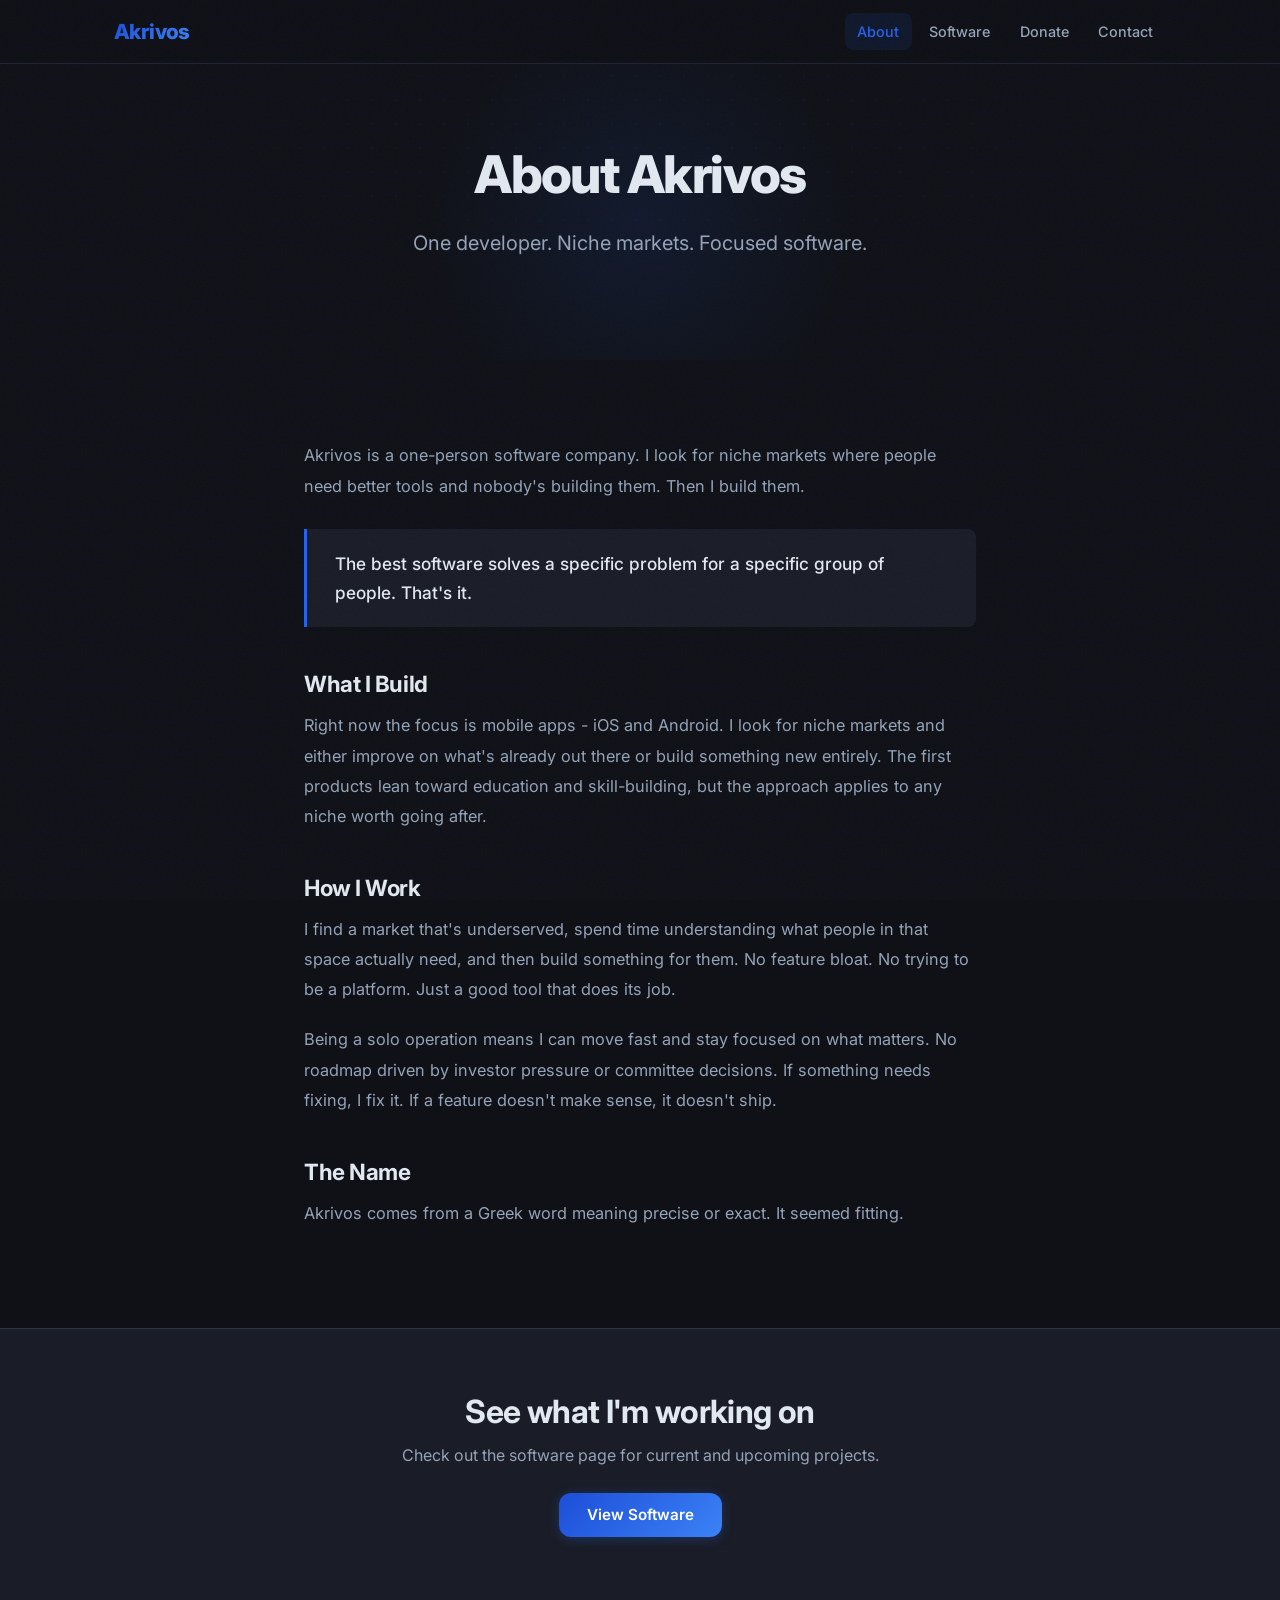
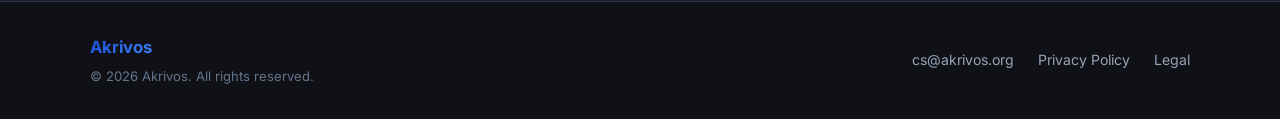
==== about.html @ 73ee11e8 "Basic site" ====
<!DOCTYPE html>
<html lang="en">
<head>
  <meta charset="UTF-8">
  <meta name="viewport" content="width=device-width, initial-scale=1.0">
  <title>About - Akrivos</title>
  <meta name="description" content="Akrivos is an independent software company that researches niche markets and builds mobile apps for them.">
  <link rel="stylesheet" href="https://cdn.jsdelivr.net/npm/modern-normalize@3.0.1/modern-normalize.min.css">
  <link rel="stylesheet" href="css/style.css">
</head>
<body>

  <nav class="site-nav">
    <div class="nav-container">
      <a href="index.html" class="nav-brand"><span>Akrivos</span></a>
      <button class="nav-toggle" aria-label="Toggle navigation" aria-expanded="false">
        <svg class="icon-menu" viewBox="0 0 24 24"><line x1="3" y1="6" x2="21" y2="6"/><line x1="3" y1="12" x2="21" y2="12"/><line x1="3" y1="18" x2="21" y2="18"/></svg>
        <svg class="icon-close" viewBox="0 0 24 24"><line x1="18" y1="6" x2="6" y2="18"/><line x1="6" y1="6" x2="18" y2="18"/></svg>
      </button>
      <ul class="nav-links">
        <li><a href="about.html">About</a></li>
        <li><a href="software.html">Software</a></li>
        <li><a href="donate.html">Donate</a></li>
        <li><a href="contact.html">Contact</a></li>
      </ul>
    </div>
  </nav>

  <main>
    <section class="hero">
      <div class="container">
        <h1>About Akrivos</h1>
        <p class="tagline">One developer. Niche markets. Focused software.</p>
      </div>
    </section>

    <section class="section">
      <div class="about-content">

        <p>Akrivos is a one-person software company. I look for niche markets where people need better tools and nobody's building them. Then I build them.</p>

        <div class="about-highlight">
          <p>The best software solves a specific problem for a specific group of people. That's it.</p>
        </div>

        <h2>What I Build</h2>

        <p>Right now the focus is mobile apps - iOS and Android. I look for niche markets and either improve on what's already out there or build something new entirely. The first products lean toward education and skill-building, but the approach applies to any niche worth going after.</p>

        <h2>How I Work</h2>

        <p>I find a market that's underserved, spend time understanding what people in that space actually need, and then build something for them. No feature bloat. No trying to be a platform. Just a good tool that does its job.</p>

        <p>Being a solo operation means I can move fast and stay focused on what matters. No roadmap driven by investor pressure or committee decisions. If something needs fixing, I fix it. If a feature doesn't make sense, it doesn't ship.</p>

        <h2>The Name</h2>

        <p>Akrivos comes from a Greek word meaning precise or exact. It seemed fitting.</p>

      </div>
    </section>

    <section class="cta-banner">
      <h2>See what I'm working on</h2>
      <p>Check out the software page for current and upcoming projects.</p>
      <a href="software.html" class="btn btn-primary">View Software</a>
    </section>
  </main>

  <footer class="site-footer">
    <div class="footer-container">
      <div>
        <div class="footer-brand"><span>Akrivos</span></div>
        <p class="footer-text">&copy; 2026 Akrivos. All rights reserved.</p>
      </div>
      <ul class="footer-links">
        <li><a href="mailto:cs@akrivos.org">cs@akrivos.org</a></li>
        <li><a href="privacy-policy.html">Privacy Policy</a></li>
        <li><a href="legal.html">Legal</a></li>
      </ul>
    </div>
  </footer>

  <script src="js/main.js"></script>
</body>
</html>
---- css/style.css ----
/* ============================================
   Akrivos - Custom Stylesheet
   Built on modern-normalize
   ============================================ */

/* Google Fonts */
@import url('https://fonts.googleapis.com/css2?family=Inter:wght@400;500;600;700;800&display=swap');

/* Design Tokens */
:root {
  /* Colors - blue palette */
  --brand: #2563eb;
  --brand-hover: #60a5fa;
  --brand-gradient: linear-gradient(135deg, #1d4ed8 0%, #3b82f6 100%);
  --bg: #0f1117;
  --bg-card: #1a1d27;
  --bg-elevated: #22253a;
  --text: #e2e8f0;
  --text-secondary: #94a3b8;
  --text-muted: #64748b;
  --border: #2d3148;
  --border-subtle: #1e2235;

  /* Sizing */
  --container: 1100px;
  --container-narrow: 800px;
  --container-xs: 640px;
  --nav-height: 64px;
  --radius: 12px;
  --radius-sm: 8px;

  /* Transitions */
  --ease: 0.2s ease;
}

/* Base Reset */
*, *::before, *::after {
  margin: 0;
  padding: 0;
}

html {
  scroll-behavior: smooth;
  -webkit-text-size-adjust: 100%;
}

body {
  background: var(--bg);
  color: var(--text);
  font-family: 'Inter', system-ui, -apple-system, sans-serif;
  font-size: 16px;
  line-height: 1.6;
  min-height: 100vh;
  display: flex;
  flex-direction: column;
  -webkit-font-smoothing: antialiased;
  -moz-osx-font-smoothing: grayscale;
}

/* Noise grain overlay */
body::after {
  content: '';
  position: fixed;
  inset: 0;
  z-index: 9999;
  pointer-events: none;
  opacity: 0.028;
  background-image: url("data:image/svg+xml,%3Csvg viewBox='0 0 256 256' xmlns='http://www.w3.org/2000/svg'%3E%3Cfilter id='noise'%3E%3CfeTurbulence type='fractalNoise' baseFrequency='0.9' numOctaves='4' stitchTiles='stitch'/%3E%3C/filter%3E%3Crect width='100%25' height='100%25' filter='url(%23noise)'/%3E%3C/svg%3E");
  background-repeat: repeat;
  background-size: 200px 200px;
}

main {
  flex: 1;
}

img, svg {
  display: block;
  max-width: 100%;
}

a {
  color: var(--brand);
  text-decoration: none;
  transition: color var(--ease);
}

a:hover {
  color: var(--brand-hover);
}

ul, ol {
  list-style: none;
}

/* Typography */
h1, h2, h3, h4, h5, h6 {
  color: var(--text);
  font-weight: 700;
  line-height: 1.2;
  letter-spacing: -0.02em;
}

h1 { font-size: clamp(2rem, 5vw, 3.25rem); font-weight: 800; letter-spacing: -0.03em; }
h2 { font-size: clamp(1.5rem, 3vw, 2rem); }
h3 { font-size: 1.15rem; }

p {
  color: var(--text-secondary);
  line-height: 1.7;
}

strong {
  color: var(--text);
  font-weight: 600;
}

/* Layout */
.container {
  width: 100%;
  max-width: var(--container);
  margin: 0 auto;
  padding: 0 1.5rem;
}

.container-narrow {
  max-width: var(--container-narrow);
  margin: 0 auto;
  padding: 0 1.5rem;
}

.container-xs {
  max-width: var(--container-xs);
  margin: 0 auto;
  padding: 0 1.5rem;
}

/* Navigation */
.site-nav {
  position: sticky;
  top: 0;
  z-index: 100;
  height: var(--nav-height);
  background: rgba(15, 17, 23, 0.88);
  backdrop-filter: blur(16px);
  -webkit-backdrop-filter: blur(16px);
  border-bottom: 1px solid var(--border-subtle);
}

.nav-container {
  max-width: var(--container);
  height: 100%;
  margin: 0 auto;
  padding: 0 1.5rem;
  display: flex;
  align-items: center;
  justify-content: space-between;
}

.nav-brand {
  font-size: 1.3rem;
  font-weight: 800;
  letter-spacing: -0.03em;
  color: var(--text);
  text-decoration: none;
}

.nav-brand:hover {
  color: var(--text);
  opacity: 0.85;
}

.nav-brand span {
  background: var(--brand-gradient);
  -webkit-background-clip: text;
  -webkit-text-fill-color: transparent;
  background-clip: text;
}

.nav-links {
  display: flex;
  align-items: center;
  gap: 0.25rem;
}

.nav-links li {
  display: flex;
}

.nav-links a {
  padding: 0.45rem 0.8rem;
  color: var(--text-secondary);
  font-size: 0.9rem;
  font-weight: 500;
  border-radius: var(--radius-sm);
  transition: color var(--ease), background var(--ease);
}

.nav-links a:hover {
  color: var(--text);
  background: rgba(37, 99, 235, 0.08);
}

.nav-links a[aria-current="page"] {
  color: var(--brand);
  background: rgba(37, 99, 235, 0.1);
}

/* Hamburger */
.nav-toggle {
  display: none;
  background: none;
  border: none;
  cursor: pointer;
  padding: 0.4rem;
  color: var(--text);
  line-height: 0;
}

.nav-toggle svg {
  width: 22px;
  height: 22px;
  stroke: currentColor;
  stroke-width: 2;
  stroke-linecap: round;
  fill: none;
}

.nav-toggle .icon-close { display: none; }
.nav-toggle.active .icon-menu { display: none; }
.nav-toggle.active .icon-close { display: block; }

/* Hero Sections */
.hero {
  position: relative;
  padding: 5rem 1.5rem 4rem;
  text-align: center;
  overflow: hidden;
}

/* Dot grid pattern behind hero */
.hero::before {
  content: '';
  position: absolute;
  inset: 0;
  background-image:
    radial-gradient(circle, rgba(37, 99, 235, 0.08) 1px, transparent 1px);
  background-size: 24px 24px;
  mask-image: radial-gradient(ellipse 60% 70% at 50% 30%, black 20%, transparent 70%);
  -webkit-mask-image: radial-gradient(ellipse 60% 70% at 50% 30%, black 20%, transparent 70%);
  pointer-events: none;
  z-index: 0;
}

/* Blue glow behind hero heading */
.hero::after {
  content: '';
  position: absolute;
  top: -30%;
  left: 50%;
  transform: translateX(-50%);
  width: 500px;
  height: 500px;
  background: radial-gradient(circle, rgba(37, 99, 235, 0.1) 0%, transparent 60%);
  pointer-events: none;
  z-index: 0;
}

.hero > * {
  position: relative;
  z-index: 1;
}

.hero h1 {
  margin-bottom: 1.25rem;
}

.hero .tagline {
  font-size: clamp(1.05rem, 2.2vw, 1.25rem);
  color: var(--text-secondary);
  max-width: 580px;
  margin: 0 auto 2.25rem;
  line-height: 1.7;
}

.hero-home h1 span {
  background: var(--brand-gradient);
  -webkit-background-clip: text;
  -webkit-text-fill-color: transparent;
  background-clip: text;
}

/* Buttons */
.btn {
  display: inline-flex;
  align-items: center;
  justify-content: center;
  padding: 0.7rem 1.75rem;
  font-family: inherit;
  font-size: 0.95rem;
  font-weight: 600;
  text-decoration: none;
  border: none;
  border-radius: var(--radius);
  cursor: pointer;
  transition: transform var(--ease), box-shadow var(--ease), background var(--ease);
  line-height: 1.4;
}

.btn:active {
  transform: scale(0.98);
}

.btn-primary {
  background: var(--brand-gradient);
  color: #fff;
  box-shadow: 0 2px 12px rgba(37, 99, 235, 0.3);
}

.btn-primary:hover {
  color: #fff;
  transform: translateY(-1px);
  box-shadow: 0 4px 20px rgba(37, 99, 235, 0.4);
}

.btn-outline {
  background: transparent;
  color: var(--brand);
  box-shadow: inset 0 0 0 1.5px var(--brand);
}

.btn-outline:hover {
  color: var(--brand-hover);
  background: rgba(37, 99, 235, 0.06);
  box-shadow: inset 0 0 0 1.5px var(--brand-hover);
  transform: translateY(-1px);
}

.btn-donate {
  background: linear-gradient(135deg, #f59e0b 0%, #f97316 100%);
  color: #fff;
  box-shadow: 0 2px 12px rgba(245, 158, 11, 0.25);
}

.btn-donate:hover {
  color: #fff;
  transform: translateY(-1px);
  box-shadow: 0 4px 20px rgba(245, 158, 11, 0.35);
}

.btn-lg {
  padding: 0.85rem 2.25rem;
  font-size: 1.05rem;
}

/* Sections */
.section {
  padding: 5rem 1.5rem;
}

.section-alt {
  background: var(--bg-card);
  position: relative;
}

/* Diagonal line texture on alt sections */
.section-alt::before {
  content: '';
  position: absolute;
  inset: 0;
  background-image: repeating-linear-gradient(
    -45deg,
    transparent,
    transparent 40px,
    rgba(37, 99, 235, 0.02) 40px,
    rgba(37, 99, 235, 0.02) 41px
  );
  pointer-events: none;
}

.section-alt > * {
  position: relative;
}

.section-header {
  text-align: center;
  margin-bottom: 3rem;
}

.section-header h2 {
  margin-bottom: 0.75rem;
}

.section-header p {
  max-width: 520px;
  margin: 0 auto;
}

/* Feature Cards */
.features-grid {
  display: grid;
  grid-template-columns: repeat(3, 1fr);
  gap: 1.25rem;
}

.feature-card {
  background: var(--bg-card);
  border: 1px solid var(--border);
  border-radius: var(--radius);
  padding: 1.75rem;
  transition: transform var(--ease), box-shadow var(--ease), border-color var(--ease);
  position: relative;
  overflow: hidden;
}

/* Top edge highlight on cards */
.feature-card::before {
  content: '';
  position: absolute;
  top: 0;
  left: 0;
  right: 0;
  height: 1px;
  background: linear-gradient(90deg, transparent, rgba(37, 99, 235, 0.3), transparent);
  opacity: 0;
  transition: opacity var(--ease);
}

.feature-card:hover::before {
  opacity: 1;
}

.section-alt .feature-card {
  background: var(--bg-elevated);
}

.feature-card:hover {
  transform: translateY(-3px);
  box-shadow: 0 8px 30px rgba(0, 0, 0, 0.25);
  border-color: rgba(37, 99, 235, 0.2);
}

.feature-icon {
  display: inline-flex;
  align-items: center;
  justify-content: center;
  width: 40px;
  height: 40px;
  border-radius: 10px;
  background: rgba(37, 99, 235, 0.08);
  margin-bottom: 1rem;
  color: var(--brand);
}

.feature-icon svg {
  width: 20px;
  height: 20px;
  stroke: currentColor;
  stroke-width: 1.75;
  fill: none;
  stroke-linecap: round;
  stroke-linejoin: round;
}

.feature-card h3 {
  margin-bottom: 0.5rem;
}

.feature-card p {
  font-size: 0.9rem;
  line-height: 1.65;
}

/* Product Cards (Software page) */
.products-grid {
  display: grid;
  grid-template-columns: repeat(auto-fill, minmax(300px, 1fr));
  gap: 1.5rem;
}

.product-card {
  background: var(--bg-card);
  border: 1px solid var(--border);
  border-radius: var(--radius);
  padding: 2.25rem 2rem;
  text-align: center;
  transition: transform var(--ease), box-shadow var(--ease), border-color var(--ease);
  position: relative;
  overflow: hidden;
}

.product-card::before {
  content: '';
  position: absolute;
  top: 0;
  left: 0;
  right: 0;
  height: 1px;
  background: linear-gradient(90deg, transparent, rgba(37, 99, 235, 0.3), transparent);
  opacity: 0;
  transition: opacity var(--ease);
}

.product-card:hover::before {
  opacity: 1;
}

.product-card:hover {
  transform: translateY(-3px);
  box-shadow: 0 8px 30px rgba(0, 0, 0, 0.25), 0 0 40px rgba(37, 99, 235, 0.06);
  border-color: rgba(37, 99, 235, 0.2);
}

.product-icon {
  display: inline-flex;
  align-items: center;
  justify-content: center;
  width: 68px;
  height: 68px;
  border-radius: 16px;
  background: var(--brand-gradient);
  color: #fff;
  margin-bottom: 1.25rem;
  box-shadow: 0 4px 16px rgba(37, 99, 235, 0.2);
}

.product-icon svg {
  width: 30px;
  height: 30px;
  stroke: #fff;
}

.product-card h3 {
  margin-bottom: 0.5rem;
  font-size: 1.25rem;
}

.product-card .product-desc {
  font-size: 0.92rem;
  line-height: 1.7;
  margin-bottom: 1rem;
}

.product-card .platforms {
  font-size: 0.82rem;
  color: var(--text-muted);
  margin-top: 0.75rem;
}

.products-note {
  text-align: center;
  color: var(--text-muted);
  margin-top: 2.5rem;
  font-size: 0.92rem;
}

/* Badge */
.badge {
  display: inline-block;
  padding: 0.25rem 0.75rem;
  font-size: 0.72rem;
  font-weight: 600;
  text-transform: uppercase;
  letter-spacing: 0.06em;
  border-radius: 50px;
  background: rgba(37, 99, 235, 0.12);
  color: var(--brand);
  margin-bottom: 0.75rem;
}

.badge-amber {
  background: rgba(245, 158, 11, 0.12);
  color: #f59e0b;
}

/* Legal / Policy Content */
.legal-content {
  max-width: var(--container-narrow);
  margin: 0 auto;
  padding: 0 1.5rem;
}

.legal-content h2 {
  margin-top: 2.5rem;
  margin-bottom: 0.75rem;
  padding-top: 2rem;
  border-top: 1px solid var(--border);
  font-size: 1.3rem;
}

.legal-content h2:first-child {
  border-top: none;
  padding-top: 0;
  margin-top: 0;
}

.legal-content h3 {
  margin-top: 1.75rem;
  margin-bottom: 0.5rem;
  font-size: 1.05rem;
}

.legal-content p {
  margin-bottom: 1rem;
  line-height: 1.8;
  font-size: 0.95rem;
}

.legal-content ul,
.legal-content ol {
  list-style: disc;
  padding-left: 1.5rem;
  margin-bottom: 1rem;
}

.legal-content ol {
  list-style: decimal;
}

.legal-content li {
  color: var(--text-secondary);
  margin-bottom: 0.4rem;
  font-size: 0.95rem;
  line-height: 1.75;
}

.legal-content a {
  word-break: break-word;
}

/* About Page */
.about-content {
  max-width: 720px;
  margin: 0 auto;
  padding: 0 1.5rem;
}

.about-content p {
  font-size: 1.02rem;
  line-height: 1.85;
  margin-bottom: 1.25rem;
}

.about-content h2 {
  margin-top: 2.75rem;
  margin-bottom: 0.75rem;
  font-size: 1.4rem;
}

.about-highlight {
  background: var(--bg-card);
  border-left: 3px solid var(--brand);
  padding: 1.25rem 1.75rem;
  border-radius: 0 var(--radius-sm) var(--radius-sm) 0;
  margin: 1.75rem 0;
}

.about-highlight p {
  margin: 0;
  font-size: 1.08rem;
  color: var(--text);
  font-weight: 500;
  line-height: 1.7;
}

/* Donate Page */
.donate-hero {
  padding-bottom: 2rem;
}

.donate-content {
  text-align: center;
  max-width: var(--container-xs);
  margin: 0 auto;
  padding: 0 1.5rem;
}

.donate-content p {
  font-size: 1.02rem;
  margin-bottom: 1.25rem;
}

.donate-card {
  background: var(--bg-card);
  border: 1px solid var(--border);
  border-radius: var(--radius);
  padding: 2.5rem 2rem;
  text-align: center;
  box-shadow: 0 4px 24px rgba(0, 0, 0, 0.2);
  position: relative;
  overflow: hidden;
}

.donate-card::before {
  content: '';
  position: absolute;
  top: 0;
  left: 0;
  right: 0;
  height: 1px;
  background: linear-gradient(90deg, transparent, rgba(245, 158, 11, 0.4), transparent);
}

.donate-card h3 {
  margin-bottom: 0.75rem;
}

.donate-card p {
  margin-bottom: 1.75rem;
}

/* Contact Page */
.contact-content {
  max-width: 560px;
  margin: 0 auto;
  text-align: center;
  padding: 0 1.5rem;
}

.contact-content p {
  font-size: 1.02rem;
  margin-bottom: 1.75rem;
}

.contact-email {
  display: inline-flex;
  align-items: center;
  gap: 0.6rem;
  background: var(--bg-card);
  border: 1px solid var(--border);
  border-radius: var(--radius);
  padding: 1rem 1.75rem;
  font-size: 1.1rem;
  font-weight: 600;
  color: var(--brand);
  transition: all var(--ease);
}

.contact-email svg {
  display: inline-block;
  width: 20px;
  height: 20px;
  flex-shrink: 0;
}

.contact-email:hover {
  color: var(--brand-hover);
  background: var(--bg-elevated);
  border-color: var(--brand);
  box-shadow: 0 0 30px rgba(37, 99, 235, 0.1);
}

/* CTA Banner */
.cta-banner {
  text-align: center;
  padding: 4rem 1.5rem;
  background: var(--bg-card);
  border-top: 1px solid var(--border);
}

.cta-banner h2 {
  margin-bottom: 0.65rem;
}

.cta-banner p {
  margin-bottom: 1.5rem;
  max-width: 480px;
  margin-left: auto;
  margin-right: auto;
}

/* Footer */
.site-footer {
  border-top: 1px solid var(--border);
  padding: 2rem 1.5rem;
}

.footer-container {
  max-width: var(--container);
  margin: 0 auto;
  display: flex;
  align-items: center;
  justify-content: space-between;
  gap: 1.5rem;
  flex-wrap: wrap;
}

.footer-brand {
  font-weight: 700;
  font-size: 1.05rem;
  color: var(--text);
  margin-bottom: 0.25rem;
}

.footer-brand span {
  background: var(--brand-gradient);
  -webkit-background-clip: text;
  -webkit-text-fill-color: transparent;
  background-clip: text;
}

.footer-text {
  color: var(--text-muted);
  font-size: 0.82rem;
}

.footer-links {
  display: flex;
  align-items: center;
  gap: 1.5rem;
}

.footer-links a {
  color: var(--text-secondary);
  font-size: 0.88rem;
  transition: color var(--ease);
}

.footer-links a:hover {
  color: var(--text);
}

/* Responsive */
@media (max-width: 900px) {
  .features-grid {
    grid-template-columns: 1fr 1fr;
  }
}

@media (max-width: 768px) {
  .nav-toggle {
    display: block;
  }

  .nav-links {
    display: none;
    position: absolute;
    top: var(--nav-height);
    left: 0;
    right: 0;
    flex-direction: column;
    background: rgba(15, 17, 23, 0.97);
    backdrop-filter: blur(16px);
    -webkit-backdrop-filter: blur(16px);
    border-bottom: 1px solid var(--border);
    padding: 0.5rem 1.5rem 1rem;
  }

  .nav-links.open {
    display: flex;
  }

  .nav-links a {
    padding: 0.65rem 0.5rem;
    width: 100%;
    font-size: 0.95rem;
  }

  .hero {
    padding: 3.5rem 1.5rem 3rem;
  }

  .section {
    padding: 3.5rem 1.5rem;
  }

  .cta-banner {
    padding: 3rem 1.5rem;
  }

  .features-grid {
    grid-template-columns: 1fr;
    gap: 1rem;
  }

  .products-grid {
    grid-template-columns: 1fr;
  }

  .footer-container {
    flex-direction: column;
    align-items: center;
    text-align: center;
  }

  .footer-links {
    flex-wrap: wrap;
    justify-content: center;
    gap: 1rem;
  }
}

@media (max-width: 480px) {
  .hero h1 {
    font-size: 1.75rem;
  }

  .hero .tagline {
    font-size: 0.95rem;
  }

  .btn-lg {
    padding: 0.75rem 1.75rem;
    font-size: 0.95rem;
  }

  .feature-card {
    padding: 1.25rem;
  }
}
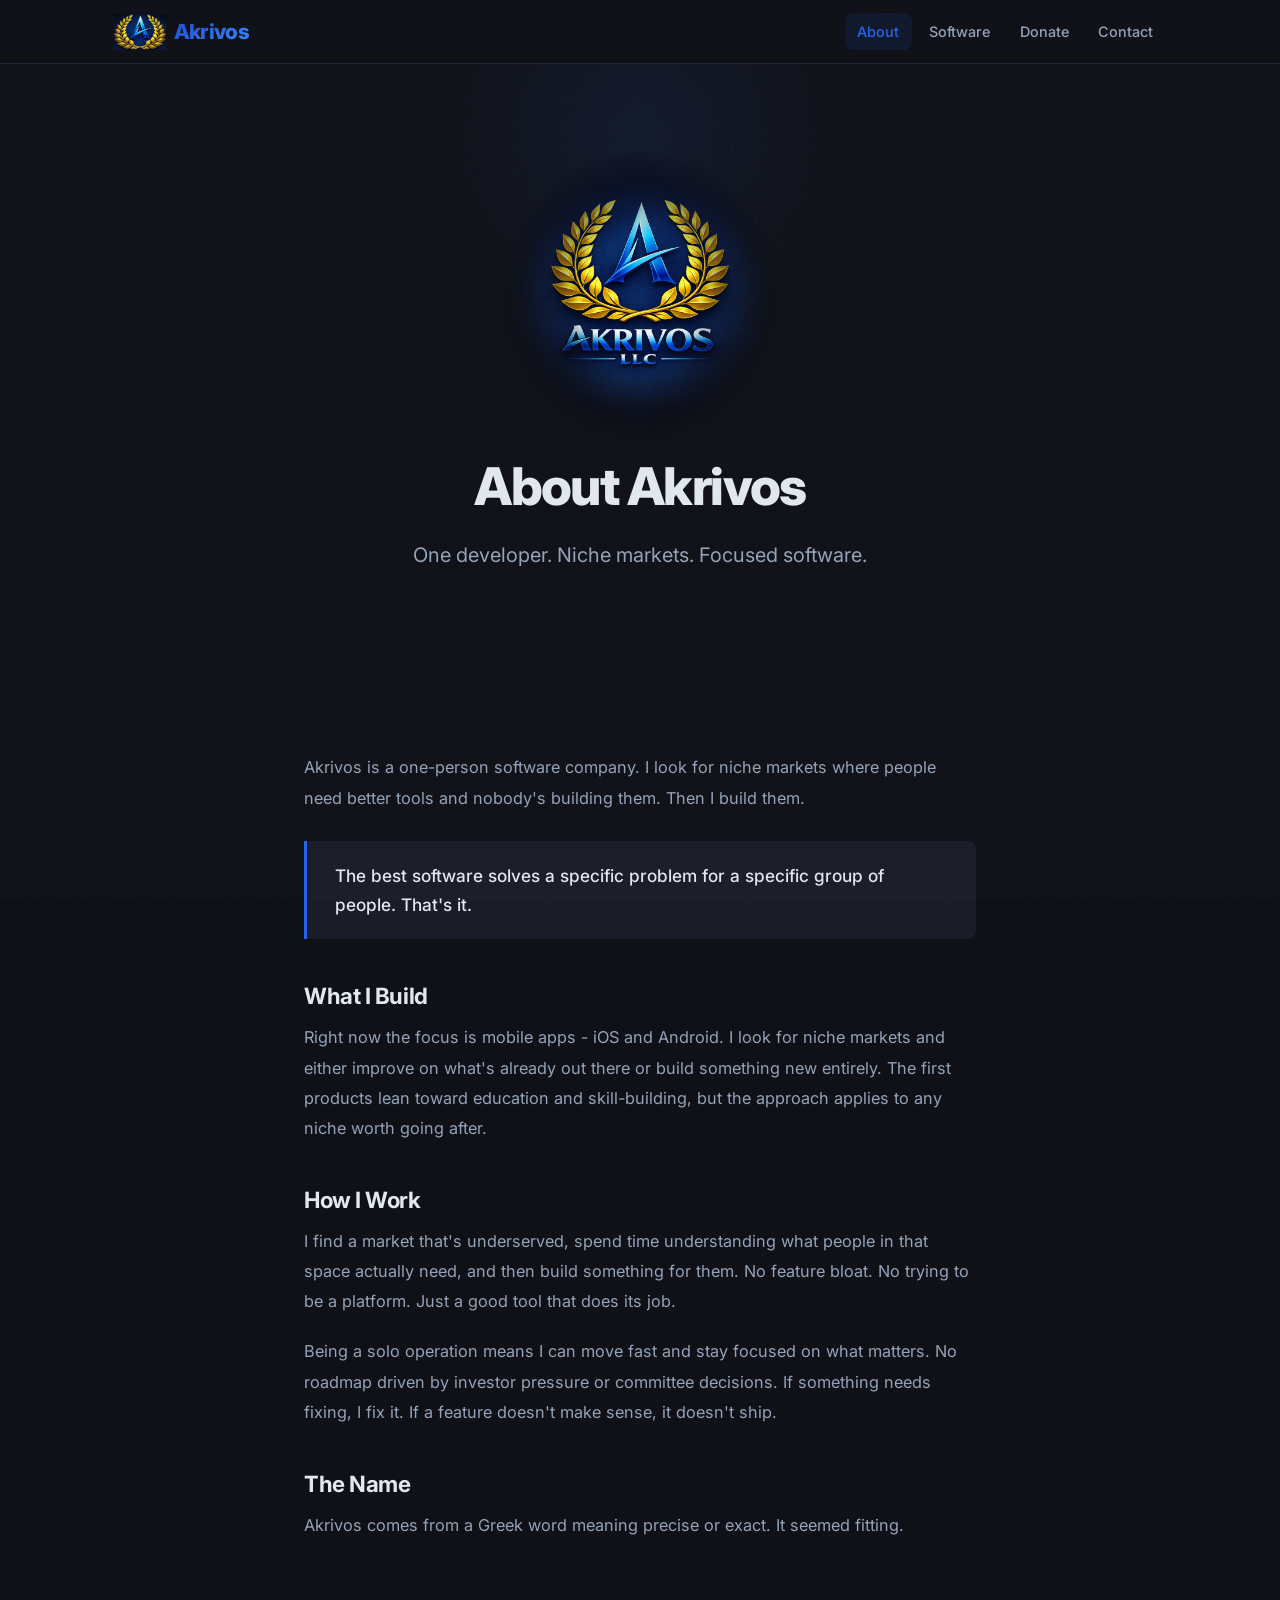
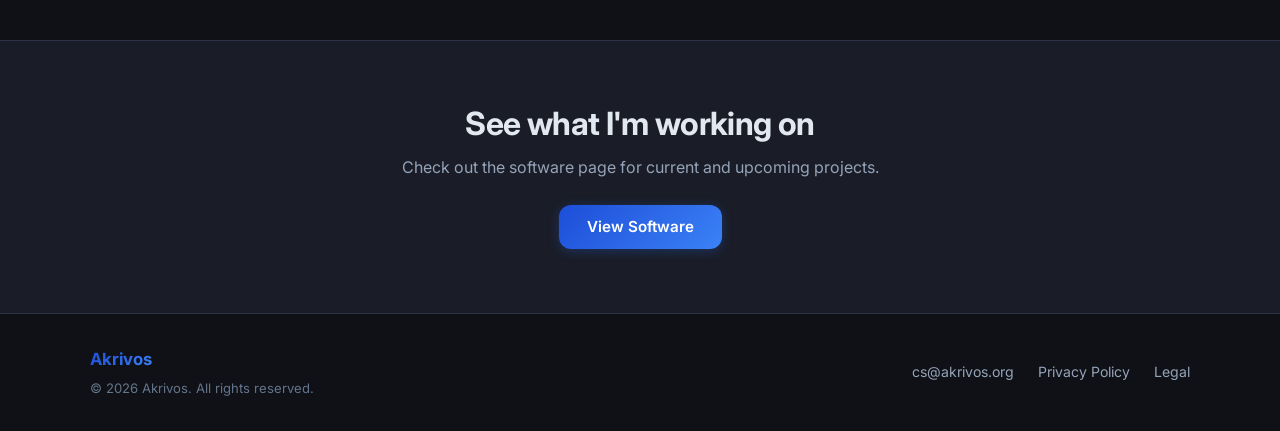
==== commit a5af84e5: "Added company logo to various spots" ====
--- a/about.html
+++ b/about.html
@@ -5,6 +5,7 @@
   <meta name="viewport" content="width=device-width, initial-scale=1.0">
   <title>About - Akrivos</title>
   <meta name="description" content="Akrivos is an independent software company that researches niche markets and builds mobile apps for them.">
+  <link rel="icon" type="image/png" href="AkrivosLogoSmall_cropped_only_logo.png">
   <link rel="stylesheet" href="https://cdn.jsdelivr.net/npm/modern-normalize@3.0.1/modern-normalize.min.css">
   <link rel="stylesheet" href="css/style.css">
 </head>
@@ -12,7 +13,7 @@
 
   <nav class="site-nav">
     <div class="nav-container">
-      <a href="index.html" class="nav-brand"><span>Akrivos</span></a>
+      <a href="index.html" class="nav-brand"><img src="AkrivosLogoSmall_cropped_only_logo.png" alt="Akrivos" class="nav-logo"><span>Akrivos</span></a>
       <button class="nav-toggle" aria-label="Toggle navigation" aria-expanded="false">
         <svg class="icon-menu" viewBox="0 0 24 24"><line x1="3" y1="6" x2="21" y2="6"/><line x1="3" y1="12" x2="21" y2="12"/><line x1="3" y1="18" x2="21" y2="18"/></svg>
         <svg class="icon-close" viewBox="0 0 24 24"><line x1="18" y1="6" x2="6" y2="18"/><line x1="6" y1="6" x2="18" y2="18"/></svg>
@@ -29,6 +30,7 @@
   <main>
     <section class="hero">
       <div class="container">
+        <img src="AkrivosLogoSmall.png" alt="Akrivos logo" class="hero-logo">
         <h1>About Akrivos</h1>
         <p class="tagline">One developer. Niche markets. Focused software.</p>
       </div>
--- a/css/style.css
+++ b/css/style.css
@@ -158,11 +158,21 @@
 }
 
 .nav-brand {
+  display: flex;
+  align-items: center;
+  gap: 0.5rem;
   font-size: 1.3rem;
   font-weight: 800;
   letter-spacing: -0.03em;
   color: var(--text);
   text-decoration: none;
+}
+
+.nav-logo {
+  height: 36px;
+  width: auto;
+  mask-image: radial-gradient(ellipse 95% 95% at center, black 40%, transparent 100%);
+  -webkit-mask-image: radial-gradient(ellipse 95% 95% at center, black 40%, transparent 100%);
 }
 
 .nav-brand:hover {
@@ -635,6 +645,15 @@
   padding: 0 1.5rem;
 }
 
+.hero-logo {
+  display: block;
+  height: 300px;
+  width: auto;
+  margin: 0 auto 0.75rem;
+  mask-image: radial-gradient(ellipse 75% 80% at center, black 25%, transparent 60%);
+  -webkit-mask-image: radial-gradient(ellipse 75% 80% at center, black 25%, transparent 60%);
+}
+
 .about-content p {
   font-size: 1.02rem;
   line-height: 1.85;
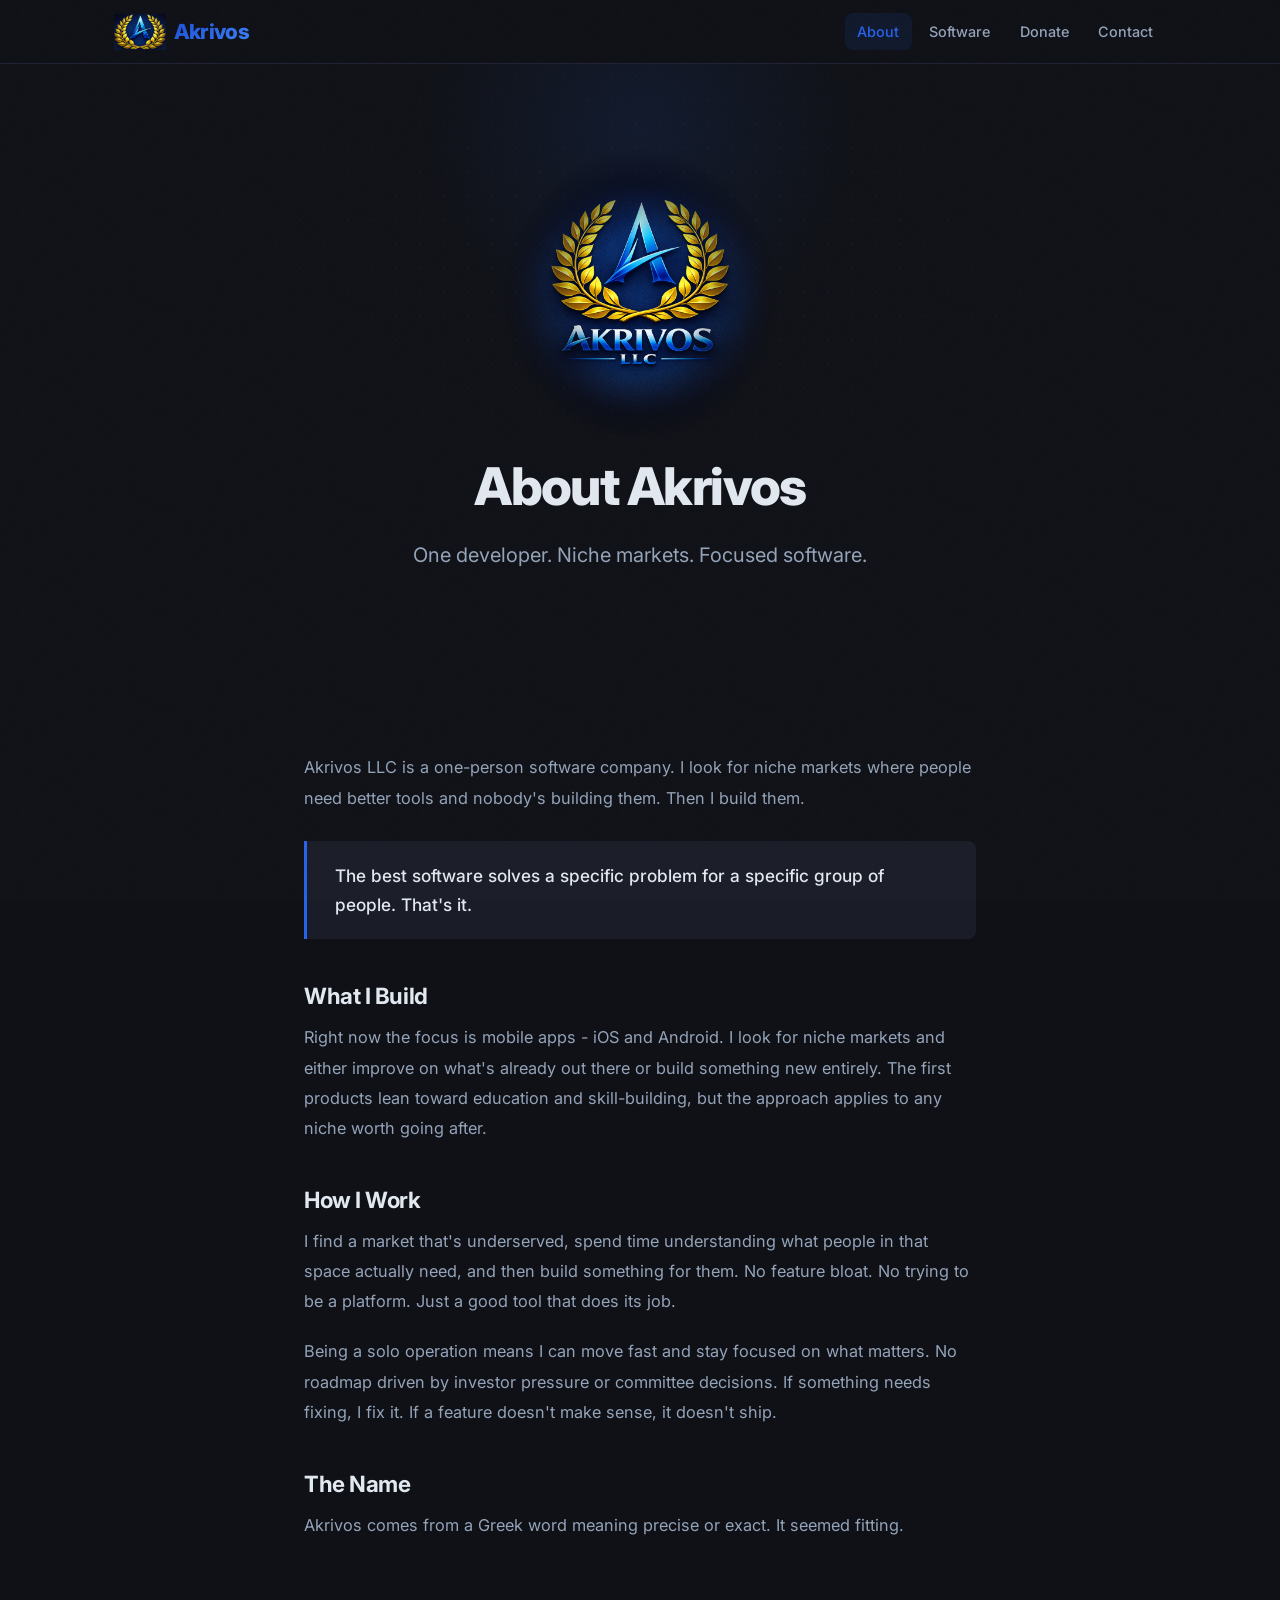
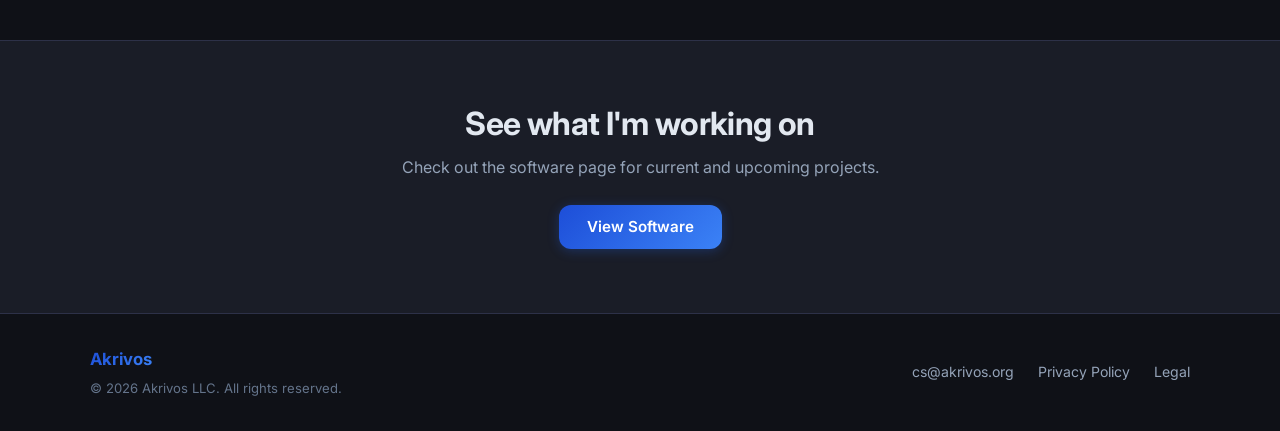
==== commit 17d303c0: "Minor updates to webstie for Google indexing and text updates" ====
--- a/about.html
+++ b/about.html
@@ -5,6 +5,7 @@
   <meta name="viewport" content="width=device-width, initial-scale=1.0">
   <title>About - Akrivos</title>
   <meta name="description" content="Akrivos is an independent software company that researches niche markets and builds mobile apps for them.">
+  <link rel="canonical" href="https://akrivos.org/about.html">
   <link rel="icon" type="image/png" href="AkrivosLogoSmall_cropped_only_logo.png">
   <link rel="stylesheet" href="https://cdn.jsdelivr.net/npm/modern-normalize@3.0.1/modern-normalize.min.css">
   <link rel="stylesheet" href="css/style.css">
@@ -39,7 +40,7 @@
     <section class="section">
       <div class="about-content">
 
-        <p>Akrivos is a one-person software company. I look for niche markets where people need better tools and nobody's building them. Then I build them.</p>
+        <p>Akrivos LLC is a one-person software company. I look for niche markets where people need better tools and nobody's building them. Then I build them.</p>
 
         <div class="about-highlight">
           <p>The best software solves a specific problem for a specific group of people. That's it.</p>
@@ -73,7 +74,7 @@
     <div class="footer-container">
       <div>
         <div class="footer-brand"><span>Akrivos</span></div>
-        <p class="footer-text">&copy; 2026 Akrivos. All rights reserved.</p>
+        <p class="footer-text">&copy; 2026 Akrivos LLC. All rights reserved.</p>
       </div>
       <ul class="footer-links">
         <li><a href="mailto:cs@akrivos.org">cs@akrivos.org</a></li>
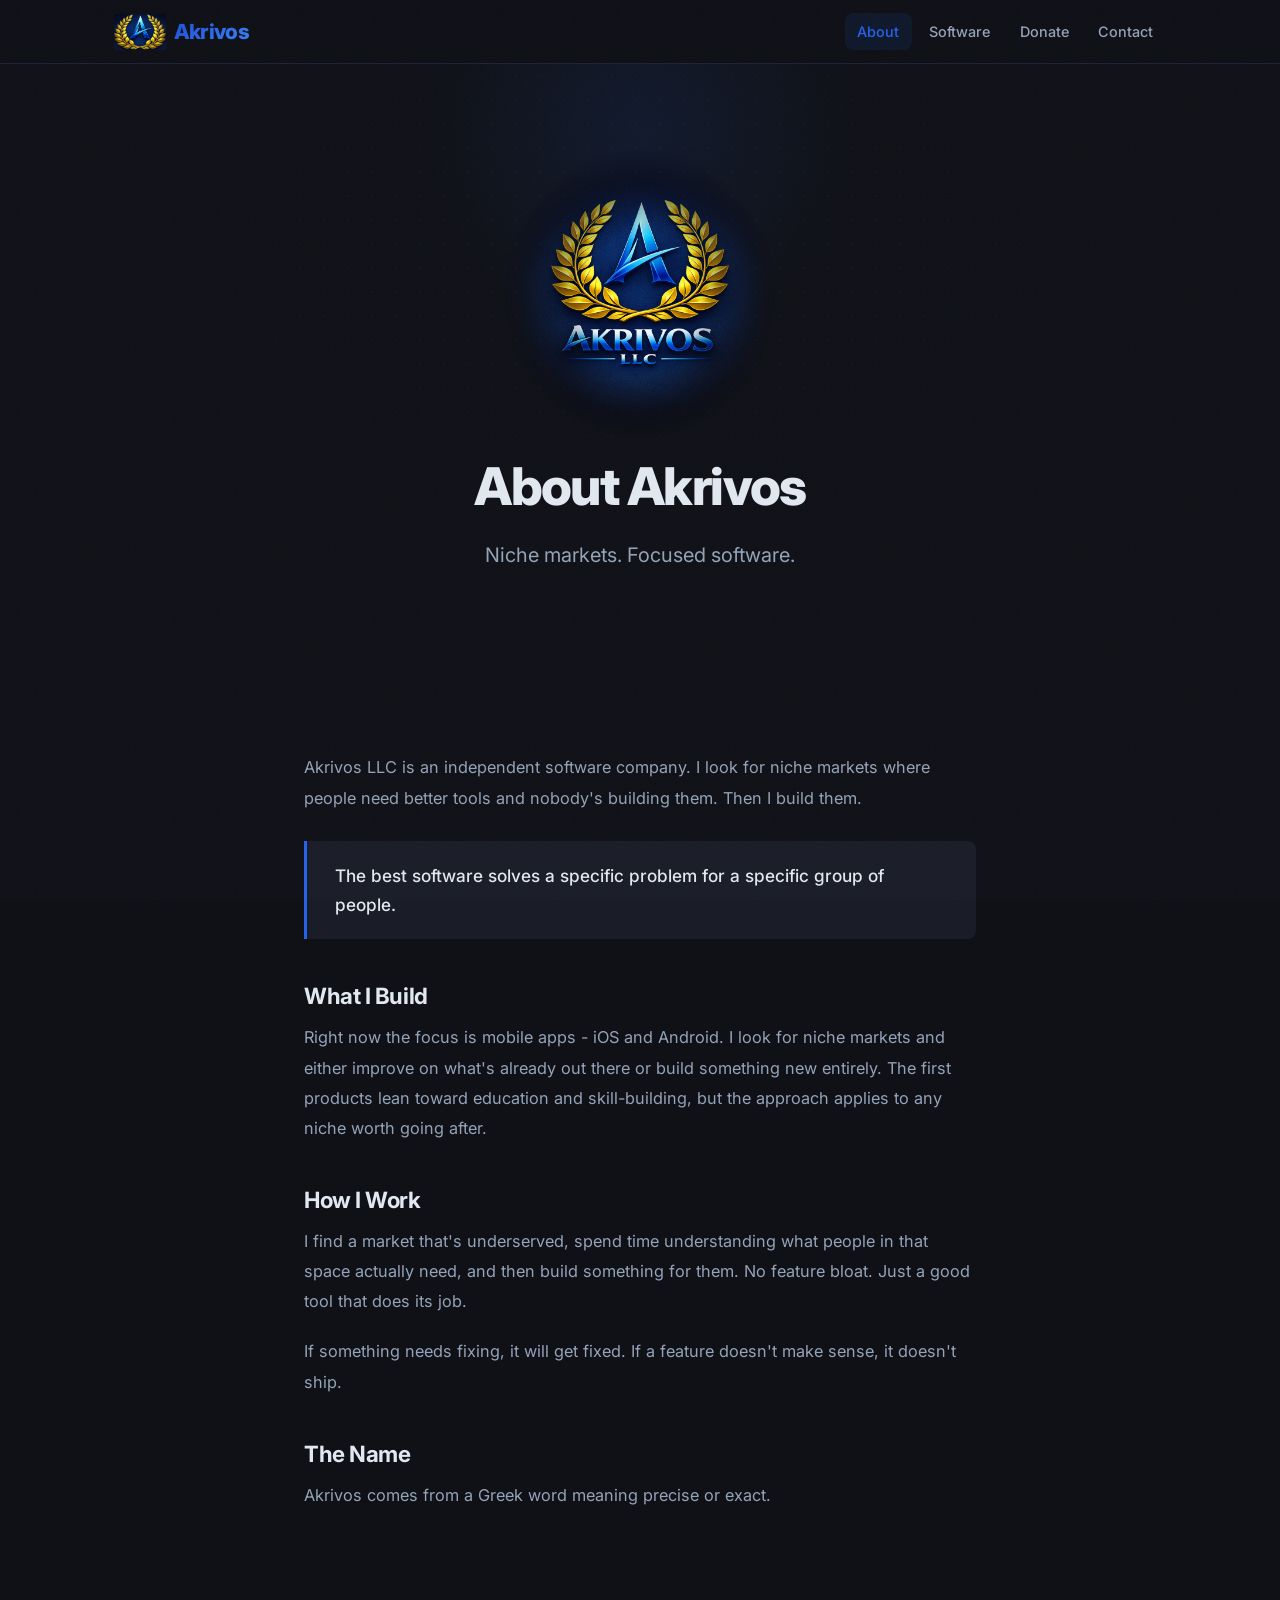
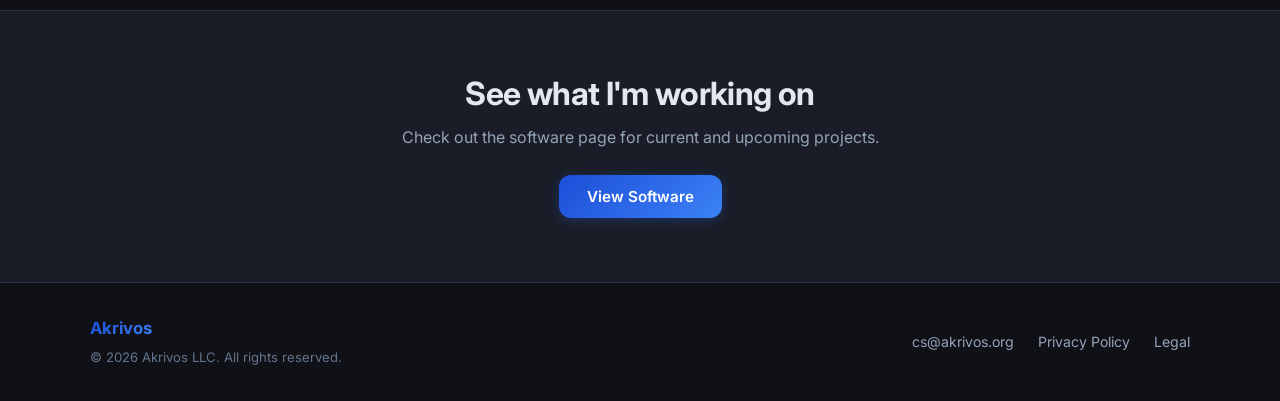
==== commit 2cfba983: "Making it less corny sounding" ====
--- a/about.html
+++ b/about.html
@@ -33,17 +33,17 @@
       <div class="container">
         <img src="AkrivosLogoSmall.png" alt="Akrivos logo" class="hero-logo">
         <h1>About Akrivos</h1>
-        <p class="tagline">One developer. Niche markets. Focused software.</p>
+        <p class="tagline">Niche markets. Focused software.</p>
       </div>
     </section>
 
     <section class="section">
       <div class="about-content">
 
-        <p>Akrivos LLC is a one-person software company. I look for niche markets where people need better tools and nobody's building them. Then I build them.</p>
+        <p>Akrivos LLC is an independent software company. I look for niche markets where people need better tools and nobody's building them. Then I build them.</p>
 
         <div class="about-highlight">
-          <p>The best software solves a specific problem for a specific group of people. That's it.</p>
+          <p>The best software solves a specific problem for a specific group of people.</p>
         </div>
 
         <h2>What I Build</h2>
@@ -52,13 +52,13 @@
 
         <h2>How I Work</h2>
 
-        <p>I find a market that's underserved, spend time understanding what people in that space actually need, and then build something for them. No feature bloat. No trying to be a platform. Just a good tool that does its job.</p>
+        <p>I find a market that's underserved, spend time understanding what people in that space actually need, and then build something for them. No feature bloat. Just a good tool that does its job.</p>
 
-        <p>Being a solo operation means I can move fast and stay focused on what matters. No roadmap driven by investor pressure or committee decisions. If something needs fixing, I fix it. If a feature doesn't make sense, it doesn't ship.</p>
+        <p>If something needs fixing, it will get fixed. If a feature doesn't make sense, it doesn't ship.</p>
 
         <h2>The Name</h2>
 
-        <p>Akrivos comes from a Greek word meaning precise or exact. It seemed fitting.</p>
+        <p>Akrivos comes from a Greek word meaning precise or exact.</p>
 
       </div>
     </section>
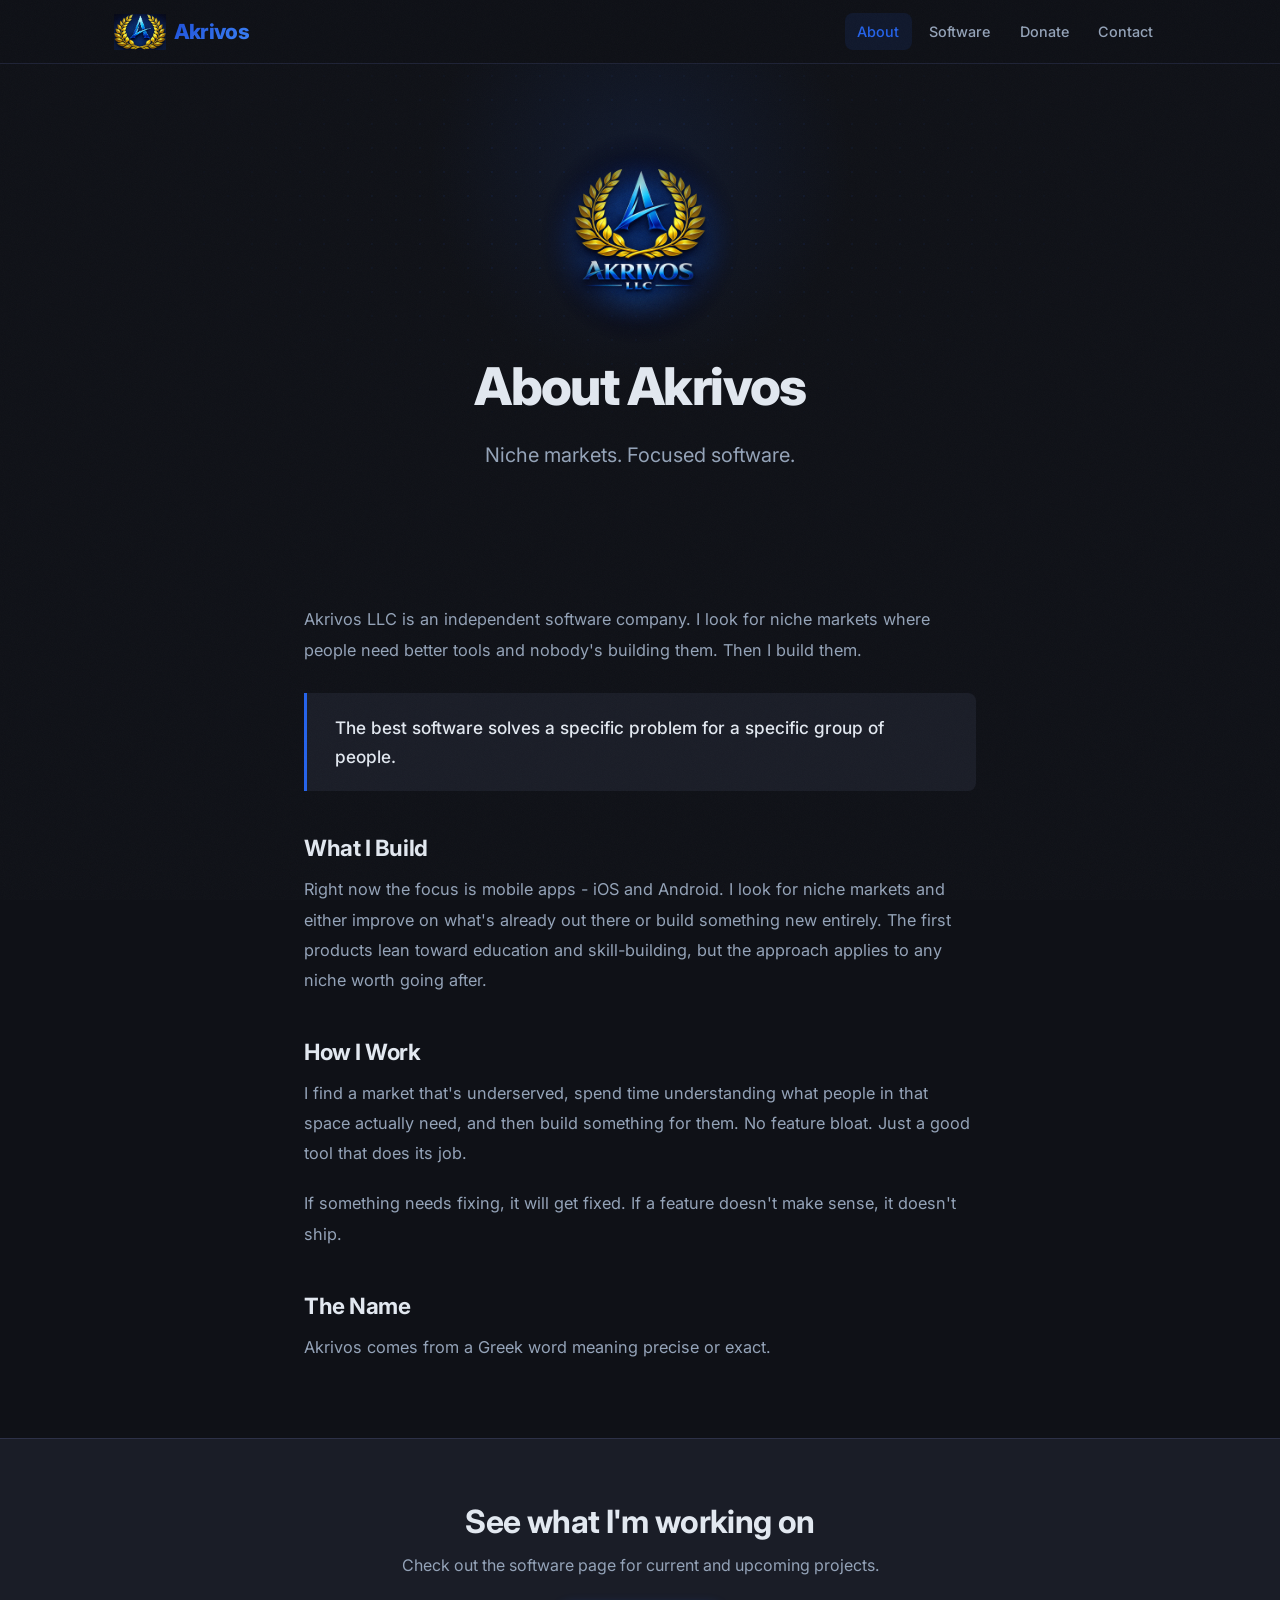
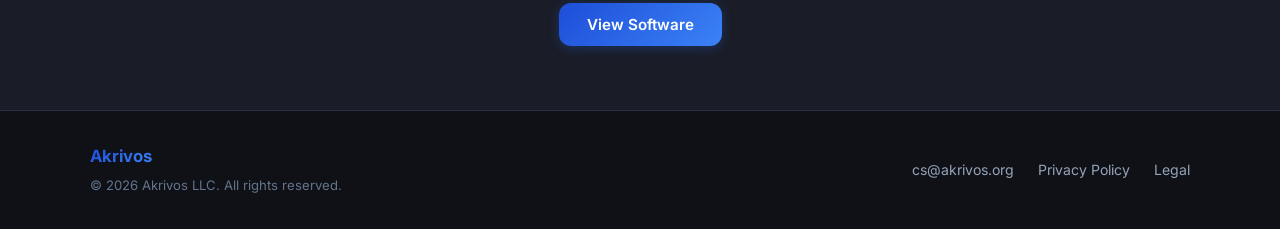
==== commit c3ca5d5a: "Reorganize assets and mark Blackjack Strategy Academy as released - Move all images, CSS, and JS int" ====
--- a/about.html
+++ b/about.html
@@ -6,15 +6,15 @@
   <title>About - Akrivos</title>
   <meta name="description" content="Akrivos is an independent software company that researches niche markets and builds mobile apps for them.">
   <link rel="canonical" href="https://akrivos.org/about.html">
-  <link rel="icon" type="image/png" href="AkrivosLogoSmall_cropped_only_logo.png">
+  <link rel="icon" type="image/png" href="assets/images/AkrivosLogoSmall_cropped_only_logo.png">
   <link rel="stylesheet" href="https://cdn.jsdelivr.net/npm/modern-normalize@3.0.1/modern-normalize.min.css">
-  <link rel="stylesheet" href="css/style.css">
+  <link rel="stylesheet" href="assets/css/style.css">
 </head>
 <body>
 
   <nav class="site-nav">
     <div class="nav-container">
-      <a href="index.html" class="nav-brand"><img src="AkrivosLogoSmall_cropped_only_logo.png" alt="Akrivos" class="nav-logo"><span>Akrivos</span></a>
+      <a href="index.html" class="nav-brand"><img src="assets/images/AkrivosLogoSmall_cropped_only_logo.png" alt="Akrivos" class="nav-logo"><span>Akrivos</span></a>
       <button class="nav-toggle" aria-label="Toggle navigation" aria-expanded="false">
         <svg class="icon-menu" viewBox="0 0 24 24"><line x1="3" y1="6" x2="21" y2="6"/><line x1="3" y1="12" x2="21" y2="12"/><line x1="3" y1="18" x2="21" y2="18"/></svg>
         <svg class="icon-close" viewBox="0 0 24 24"><line x1="18" y1="6" x2="6" y2="18"/><line x1="6" y1="6" x2="18" y2="18"/></svg>
@@ -31,7 +31,7 @@
   <main>
     <section class="hero">
       <div class="container">
-        <img src="AkrivosLogoSmall.png" alt="Akrivos logo" class="hero-logo">
+        <img src="assets/images/AkrivosLogoSmall.png" alt="Akrivos logo" class="hero-logo">
         <h1>About Akrivos</h1>
         <p class="tagline">Niche markets. Focused software.</p>
       </div>
@@ -84,6 +84,6 @@
     </div>
   </footer>
 
-  <script src="js/main.js"></script>
+  <script src="assets/js/main.js"></script>
 </body>
 </html>
--- a/assets/css/style.css
+++ b/assets/css/style.css
@@ -0,0 +1,994 @@
+/* ============================================
+   Akrivos - Custom Stylesheet
+   Built on modern-normalize
+   ============================================ */
+
+/* Google Fonts */
+@import url('https://fonts.googleapis.com/css2?family=Inter:wght@400;500;600;700;800&display=swap');
+
+/* Design Tokens */
+:root {
+  /* Colors - blue palette */
+  --brand: #2563eb;
+  --brand-hover: #60a5fa;
+  --brand-gradient: linear-gradient(135deg, #1d4ed8 0%, #3b82f6 100%);
+  --bg: #0f1117;
+  --bg-card: #1a1d27;
+  --bg-elevated: #22253a;
+  --text: #e2e8f0;
+  --text-secondary: #94a3b8;
+  --text-muted: #64748b;
+  --border: #2d3148;
+  --border-subtle: #1e2235;
+
+  /* Sizing */
+  --container: 1100px;
+  --container-narrow: 800px;
+  --container-xs: 640px;
+  --nav-height: 64px;
+  --radius: 12px;
+  --radius-sm: 8px;
+
+  /* Transitions */
+  --ease: 0.2s ease;
+}
+
+/* Base Reset */
+*, *::before, *::after {
+  margin: 0;
+  padding: 0;
+}
+
+html {
+  scroll-behavior: smooth;
+  -webkit-text-size-adjust: 100%;
+}
+
+body {
+  background: var(--bg);
+  color: var(--text);
+  font-family: 'Inter', system-ui, -apple-system, sans-serif;
+  font-size: 16px;
+  line-height: 1.6;
+  min-height: 100vh;
+  display: flex;
+  flex-direction: column;
+  -webkit-font-smoothing: antialiased;
+  -moz-osx-font-smoothing: grayscale;
+}
+
+/* Noise grain overlay */
+body::after {
+  content: '';
+  position: fixed;
+  inset: 0;
+  z-index: 9999;
+  pointer-events: none;
+  opacity: 0.028;
+  background-image: url("data:image/svg+xml,%3Csvg viewBox='0 0 256 256' xmlns='http://www.w3.org/2000/svg'%3E%3Cfilter id='noise'%3E%3CfeTurbulence type='fractalNoise' baseFrequency='0.9' numOctaves='4' stitchTiles='stitch'/%3E%3C/filter%3E%3Crect width='100%25' height='100%25' filter='url(%23noise)'/%3E%3C/svg%3E");
+  background-repeat: repeat;
+  background-size: 200px 200px;
+}
+
+main {
+  flex: 1;
+}
+
+img, svg {
+  display: block;
+  max-width: 100%;
+}
+
+a {
+  color: var(--brand);
+  text-decoration: none;
+  transition: color var(--ease);
+}
+
+a:hover {
+  color: var(--brand-hover);
+}
+
+ul, ol {
+  list-style: none;
+}
+
+/* Typography */
+h1, h2, h3, h4, h5, h6 {
+  color: var(--text);
+  font-weight: 700;
+  line-height: 1.2;
+  letter-spacing: -0.02em;
+}
+
+h1 { font-size: clamp(2rem, 5vw, 3.25rem); font-weight: 800; letter-spacing: -0.03em; }
+h2 { font-size: clamp(1.5rem, 3vw, 2rem); }
+h3 { font-size: 1.15rem; }
+
+p {
+  color: var(--text-secondary);
+  line-height: 1.7;
+}
+
+strong {
+  color: var(--text);
+  font-weight: 600;
+}
+
+/* Layout */
+.container {
+  width: 100%;
+  max-width: var(--container);
+  margin: 0 auto;
+  padding: 0 1.5rem;
+}
+
+.container-narrow {
+  max-width: var(--container-narrow);
+  margin: 0 auto;
+  padding: 0 1.5rem;
+}
+
+.container-xs {
+  max-width: var(--container-xs);
+  margin: 0 auto;
+  padding: 0 1.5rem;
+}
+
+/* Navigation */
+.site-nav {
+  position: sticky;
+  top: 0;
+  z-index: 100;
+  height: var(--nav-height);
+  background: rgba(15, 17, 23, 0.88);
+  backdrop-filter: blur(16px);
+  -webkit-backdrop-filter: blur(16px);
+  border-bottom: 1px solid var(--border-subtle);
+}
+
+.nav-container {
+  max-width: var(--container);
+  height: 100%;
+  margin: 0 auto;
+  padding: 0 1.5rem;
+  display: flex;
+  align-items: center;
+  justify-content: space-between;
+}
+
+.nav-brand {
+  display: flex;
+  align-items: center;
+  gap: 0.5rem;
+  font-size: 1.3rem;
+  font-weight: 800;
+  letter-spacing: -0.03em;
+  color: var(--text);
+  text-decoration: none;
+}
+
+.nav-logo {
+  height: 36px;
+  width: auto;
+  mask-image: radial-gradient(ellipse 95% 95% at center, black 40%, transparent 100%);
+  -webkit-mask-image: radial-gradient(ellipse 95% 95% at center, black 40%, transparent 100%);
+}
+
+.nav-brand:hover {
+  color: var(--text);
+  opacity: 0.85;
+}
+
+.nav-brand span {
+  background: var(--brand-gradient);
+  -webkit-background-clip: text;
+  -webkit-text-fill-color: transparent;
+  background-clip: text;
+}
+
+.nav-links {
+  display: flex;
+  align-items: center;
+  gap: 0.25rem;
+}
+
+.nav-links li {
+  display: flex;
+}
+
+.nav-links a {
+  padding: 0.45rem 0.8rem;
+  color: var(--text-secondary);
+  font-size: 0.9rem;
+  font-weight: 500;
+  border-radius: var(--radius-sm);
+  transition: color var(--ease), background var(--ease);
+}
+
+.nav-links a:hover {
+  color: var(--text);
+  background: rgba(37, 99, 235, 0.08);
+}
+
+.nav-links a[aria-current="page"] {
+  color: var(--brand);
+  background: rgba(37, 99, 235, 0.1);
+}
+
+/* Hamburger */
+.nav-toggle {
+  display: none;
+  background: none;
+  border: none;
+  cursor: pointer;
+  padding: 0.4rem;
+  color: var(--text);
+  line-height: 0;
+}
+
+.nav-toggle svg {
+  width: 22px;
+  height: 22px;
+  stroke: currentColor;
+  stroke-width: 2;
+  stroke-linecap: round;
+  fill: none;
+}
+
+.nav-toggle .icon-close { display: none; }
+.nav-toggle.active .icon-menu { display: none; }
+.nav-toggle.active .icon-close { display: block; }
+
+/* Hero Sections */
+.hero {
+  position: relative;
+  padding: 4rem 1.5rem 2.5rem;
+  text-align: center;
+  overflow: hidden;
+}
+
+/* Dot grid pattern behind hero */
+.hero::before {
+  content: '';
+  position: absolute;
+  inset: 0;
+  background-image:
+    radial-gradient(circle, rgba(37, 99, 235, 0.08) 1px, transparent 1px);
+  background-size: 24px 24px;
+  mask-image: radial-gradient(ellipse 60% 70% at 50% 30%, black 20%, transparent 70%);
+  -webkit-mask-image: radial-gradient(ellipse 60% 70% at 50% 30%, black 20%, transparent 70%);
+  pointer-events: none;
+  z-index: 0;
+}
+
+/* Blue glow behind hero heading */
+.hero::after {
+  content: '';
+  position: absolute;
+  top: -30%;
+  left: 50%;
+  transform: translateX(-50%);
+  width: 500px;
+  height: 500px;
+  background: radial-gradient(circle, rgba(37, 99, 235, 0.1) 0%, transparent 60%);
+  pointer-events: none;
+  z-index: 0;
+}
+
+.hero > * {
+  position: relative;
+  z-index: 1;
+}
+
+.hero h1 {
+  margin-bottom: 1.25rem;
+}
+
+.hero .tagline {
+  font-size: clamp(1.05rem, 2.2vw, 1.25rem);
+  color: var(--text-secondary);
+  max-width: 580px;
+  margin: 0 auto 2.25rem;
+  line-height: 1.7;
+}
+
+.hero-home h1 span {
+  background: var(--brand-gradient);
+  -webkit-background-clip: text;
+  -webkit-text-fill-color: transparent;
+  background-clip: text;
+}
+
+/* Buttons */
+.btn {
+  display: inline-flex;
+  align-items: center;
+  justify-content: center;
+  padding: 0.7rem 1.75rem;
+  font-family: inherit;
+  font-size: 0.95rem;
+  font-weight: 600;
+  text-decoration: none;
+  border: none;
+  border-radius: var(--radius);
+  cursor: pointer;
+  transition: transform var(--ease), box-shadow var(--ease), background var(--ease);
+  line-height: 1.4;
+}
+
+.btn:active {
+  transform: scale(0.98);
+}
+
+.btn-primary {
+  background: var(--brand-gradient);
+  color: #fff;
+  box-shadow: 0 2px 12px rgba(37, 99, 235, 0.3);
+}
+
+.btn-primary:hover {
+  color: #fff;
+  transform: translateY(-1px);
+  box-shadow: 0 4px 20px rgba(37, 99, 235, 0.4);
+}
+
+.btn-outline {
+  background: transparent;
+  color: var(--brand);
+  box-shadow: inset 0 0 0 1.5px var(--brand);
+}
+
+.btn-outline:hover {
+  color: var(--brand-hover);
+  background: rgba(37, 99, 235, 0.06);
+  box-shadow: inset 0 0 0 1.5px var(--brand-hover);
+  transform: translateY(-1px);
+}
+
+.btn-donate {
+  background: linear-gradient(135deg, #f59e0b 0%, #f97316 100%);
+  color: #fff;
+  box-shadow: 0 2px 12px rgba(245, 158, 11, 0.25);
+}
+
+.btn-donate:hover {
+  color: #fff;
+  transform: translateY(-1px);
+  box-shadow: 0 4px 20px rgba(245, 158, 11, 0.35);
+}
+
+.btn-lg {
+  padding: 0.85rem 2.25rem;
+  font-size: 1.05rem;
+}
+
+/* Sections */
+.section {
+  padding: 3.5rem 1.5rem;
+}
+
+.section-alt {
+  background: var(--bg-card);
+  position: relative;
+}
+
+/* Diagonal line texture on alt sections */
+.section-alt::before {
+  content: '';
+  position: absolute;
+  inset: 0;
+  background-image: repeating-linear-gradient(
+    -45deg,
+    transparent,
+    transparent 40px,
+    rgba(37, 99, 235, 0.02) 40px,
+    rgba(37, 99, 235, 0.02) 41px
+  );
+  pointer-events: none;
+}
+
+.section-alt > * {
+  position: relative;
+}
+
+.section-header {
+  text-align: center;
+  margin-bottom: 3rem;
+}
+
+.section-header h2 {
+  margin-bottom: 0.75rem;
+}
+
+.section-header p {
+  max-width: 520px;
+  margin: 0 auto;
+}
+
+/* Feature Cards */
+.features-grid {
+  display: grid;
+  grid-template-columns: repeat(3, 1fr);
+  gap: 1.25rem;
+}
+
+.feature-card {
+  background: var(--bg-card);
+  border: 1px solid var(--border);
+  border-radius: var(--radius);
+  padding: 1.75rem;
+  transition: transform var(--ease), box-shadow var(--ease), border-color var(--ease);
+  position: relative;
+  overflow: hidden;
+}
+
+/* Top edge highlight on cards */
+.feature-card::before {
+  content: '';
+  position: absolute;
+  top: 0;
+  left: 0;
+  right: 0;
+  height: 1px;
+  background: linear-gradient(90deg, transparent, rgba(37, 99, 235, 0.3), transparent);
+  opacity: 0;
+  transition: opacity var(--ease);
+}
+
+.feature-card:hover::before {
+  opacity: 1;
+}
+
+.section-alt .feature-card {
+  background: var(--bg-elevated);
+}
+
+.feature-card:hover {
+  transform: translateY(-3px);
+  box-shadow: 0 8px 30px rgba(0, 0, 0, 0.25);
+  border-color: rgba(37, 99, 235, 0.2);
+}
+
+.feature-icon {
+  display: inline-flex;
+  align-items: center;
+  justify-content: center;
+  width: 40px;
+  height: 40px;
+  border-radius: 10px;
+  background: rgba(37, 99, 235, 0.08);
+  margin-bottom: 1rem;
+  color: var(--brand);
+}
+
+.feature-icon svg {
+  width: 20px;
+  height: 20px;
+  stroke: currentColor;
+  stroke-width: 1.75;
+  fill: none;
+  stroke-linecap: round;
+  stroke-linejoin: round;
+}
+
+.feature-card h3 {
+  margin-bottom: 0.5rem;
+}
+
+.feature-card p {
+  font-size: 0.9rem;
+  line-height: 1.65;
+}
+
+/* Product Cards (Software page) */
+.products-grid {
+  display: grid;
+  grid-template-columns: repeat(auto-fill, minmax(300px, 1fr));
+  gap: 1.5rem;
+  max-width: 960px;
+  margin: 0 auto;
+  justify-content: center;
+}
+
+.products-grid:has(> :only-child) {
+  grid-template-columns: minmax(280px, 360px);
+  justify-content: center;
+}
+
+.product-card {
+  background: var(--bg-card);
+  border: 1px solid var(--border);
+  border-radius: var(--radius);
+  padding: 2.25rem 2rem;
+  text-align: center;
+  transition: transform var(--ease), box-shadow var(--ease), border-color var(--ease);
+  position: relative;
+  overflow: hidden;
+}
+
+.product-card::before {
+  content: '';
+  position: absolute;
+  top: 0;
+  left: 0;
+  right: 0;
+  height: 1px;
+  background: linear-gradient(90deg, transparent, rgba(37, 99, 235, 0.3), transparent);
+  opacity: 0;
+  transition: opacity var(--ease);
+}
+
+.product-card:hover::before {
+  opacity: 1;
+}
+
+.product-card:hover {
+  transform: translateY(-3px);
+  box-shadow: 0 8px 30px rgba(0, 0, 0, 0.25), 0 0 40px rgba(37, 99, 235, 0.06);
+  border-color: rgba(37, 99, 235, 0.2);
+}
+
+.product-icon {
+  display: inline-flex;
+  align-items: center;
+  justify-content: center;
+  width: 68px;
+  height: 68px;
+  border-radius: 16px;
+  background: var(--brand-gradient);
+  color: #fff;
+  margin-bottom: 1.25rem;
+  box-shadow: 0 4px 16px rgba(37, 99, 235, 0.2);
+}
+
+.product-icon svg {
+  width: 30px;
+  height: 30px;
+  stroke: #fff;
+}
+
+.product-card h3 {
+  margin-bottom: 0.5rem;
+  font-size: 1.25rem;
+}
+
+.product-card .product-desc {
+  font-size: 0.92rem;
+  line-height: 1.7;
+  margin-bottom: 1rem;
+}
+
+.product-card .platforms {
+  font-size: 0.82rem;
+  color: var(--text-muted);
+  margin-top: 0.75rem;
+}
+
+.product-card .product-pricing {
+  font-size: 0.82rem;
+  color: var(--text-muted);
+  margin-top: 0.25rem;
+}
+
+/* Released app icon (replaces the placeholder .product-icon on released entries) */
+.product-app-icon {
+  width: 112px;
+  height: 112px;
+  border-radius: 25px; /* ~22% of size, matches modern app-icon corner rounding */
+  margin: 0 auto 1.25rem;
+  box-shadow: 0 4px 16px rgba(0, 0, 0, 0.35);
+}
+
+/* Store badges - official Apple / Google artwork, unmodified */
+.store-badges {
+  display: flex;
+  align-items: center;
+  justify-content: center;
+  flex-wrap: wrap;
+  gap: 0.5rem;
+  margin-top: 1.5rem;
+}
+
+.store-badges a {
+  display: inline-flex;
+  line-height: 0;
+  transition: opacity var(--ease);
+}
+
+.store-badges a:hover {
+  opacity: 0.85;
+}
+
+/* Apple badge: 40px is Apple's minimum height */
+.store-badge-apple {
+  height: 40px;
+  width: auto;
+}
+
+/* Google badge PNG includes built-in clear space; 60px total puts its visible badge at 40px to match Apple */
+.store-badge-google {
+  height: 60px;
+  width: auto;
+}
+
+.products-note {
+  text-align: center;
+  color: var(--text-muted);
+  margin-top: 2.5rem;
+  font-size: 0.92rem;
+}
+
+/* Badge */
+.badge {
+  display: inline-block;
+  padding: 0.25rem 0.75rem;
+  font-size: 0.72rem;
+  font-weight: 600;
+  text-transform: uppercase;
+  letter-spacing: 0.06em;
+  border-radius: 50px;
+  background: rgba(37, 99, 235, 0.12);
+  color: var(--brand);
+  margin-bottom: 0.75rem;
+}
+
+.badge-amber {
+  background: rgba(245, 158, 11, 0.12);
+  color: #f59e0b;
+}
+
+/* Legal / Policy Content */
+.legal-content {
+  max-width: var(--container-narrow);
+  margin: 0 auto;
+  padding: 0 1.5rem;
+}
+
+.legal-content h2 {
+  margin-top: 2.5rem;
+  margin-bottom: 0.75rem;
+  padding-top: 2rem;
+  border-top: 1px solid var(--border);
+  font-size: 1.3rem;
+}
+
+.legal-content h2:first-child {
+  border-top: none;
+  padding-top: 0;
+  margin-top: 0;
+}
+
+.legal-content h3 {
+  margin-top: 1.75rem;
+  margin-bottom: 0.5rem;
+  font-size: 1.05rem;
+}
+
+.legal-content p {
+  margin-bottom: 1rem;
+  line-height: 1.8;
+  font-size: 0.95rem;
+}
+
+.legal-content ul,
+.legal-content ol {
+  list-style: disc;
+  padding-left: 1.5rem;
+  margin-bottom: 1rem;
+}
+
+.legal-content ol {
+  list-style: decimal;
+}
+
+.legal-content li {
+  color: var(--text-secondary);
+  margin-bottom: 0.4rem;
+  font-size: 0.95rem;
+  line-height: 1.75;
+}
+
+.legal-content a {
+  word-break: break-word;
+}
+
+/* About Page */
+.about-content {
+  max-width: 720px;
+  margin: 0 auto;
+  padding: 0 1.5rem;
+}
+
+.hero-logo {
+  display: block;
+  height: 220px;
+  width: auto;
+  margin: 0 auto 0.5rem;
+  mask-image: radial-gradient(ellipse 75% 80% at center, black 25%, transparent 60%);
+  -webkit-mask-image: radial-gradient(ellipse 75% 80% at center, black 25%, transparent 60%);
+}
+
+.hero-banner {
+  display: block;
+  width: 100%;
+  max-width: 560px;
+  height: auto;
+  margin: 0 auto 1rem;
+  mask-image: radial-gradient(ellipse 80% 75% at center, black 35%, rgba(0,0,0,0.55) 50%, transparent 60%);
+  -webkit-mask-image: radial-gradient(ellipse 80% 75% at center, black 35%, rgba(0,0,0,0.55) 50%, transparent 60%);
+}
+
+.about-content p {
+  font-size: 1.02rem;
+  line-height: 1.85;
+  margin-bottom: 1.25rem;
+}
+
+.about-content h2 {
+  margin-top: 2.75rem;
+  margin-bottom: 0.75rem;
+  font-size: 1.4rem;
+}
+
+.about-highlight {
+  background: var(--bg-card);
+  border-left: 3px solid var(--brand);
+  padding: 1.25rem 1.75rem;
+  border-radius: 0 var(--radius-sm) var(--radius-sm) 0;
+  margin: 1.75rem 0;
+}
+
+.about-highlight p {
+  margin: 0;
+  font-size: 1.08rem;
+  color: var(--text);
+  font-weight: 500;
+  line-height: 1.7;
+}
+
+/* Donate Page */
+.donate-hero {
+  padding-bottom: 1.5rem;
+}
+
+.donate-content {
+  text-align: center;
+  max-width: var(--container-xs);
+  margin: 0 auto;
+  padding: 0 1.5rem;
+}
+
+.donate-content p {
+  font-size: 1.02rem;
+  margin-bottom: 1.25rem;
+}
+
+.donate-card {
+  background: var(--bg-card);
+  border: 1px solid var(--border);
+  border-radius: var(--radius);
+  padding: 2.5rem 2rem;
+  text-align: center;
+  box-shadow: 0 4px 24px rgba(0, 0, 0, 0.2);
+  position: relative;
+  overflow: hidden;
+}
+
+.donate-card::before {
+  content: '';
+  position: absolute;
+  top: 0;
+  left: 0;
+  right: 0;
+  height: 1px;
+  background: linear-gradient(90deg, transparent, rgba(245, 158, 11, 0.4), transparent);
+}
+
+.donate-card h3 {
+  margin-bottom: 0.75rem;
+}
+
+.donate-card p {
+  margin-bottom: 1.75rem;
+}
+
+/* Contact Page */
+.contact-content {
+  max-width: 560px;
+  margin: 0 auto;
+  text-align: center;
+  padding: 0 1.5rem;
+}
+
+.contact-content p {
+  font-size: 1.02rem;
+  margin-bottom: 1.75rem;
+}
+
+.contact-email {
+  display: inline-flex;
+  align-items: center;
+  gap: 0.6rem;
+  background: var(--bg-card);
+  border: 1px solid var(--border);
+  border-radius: var(--radius);
+  padding: 1rem 1.75rem;
+  font-size: 1.1rem;
+  font-weight: 600;
+  color: var(--brand);
+  transition: all var(--ease);
+}
+
+.contact-email svg {
+  display: inline-block;
+  width: 20px;
+  height: 20px;
+  flex-shrink: 0;
+}
+
+.contact-email:hover {
+  color: var(--brand-hover);
+  background: var(--bg-elevated);
+  border-color: var(--brand);
+  box-shadow: 0 0 30px rgba(37, 99, 235, 0.1);
+}
+
+/* CTA Banner */
+.cta-banner {
+  text-align: center;
+  padding: 4rem 1.5rem;
+  background: var(--bg-card);
+  border-top: 1px solid var(--border);
+}
+
+.cta-banner h2 {
+  margin-bottom: 0.65rem;
+}
+
+.cta-banner p {
+  margin-bottom: 1.5rem;
+  max-width: 480px;
+  margin-left: auto;
+  margin-right: auto;
+}
+
+/* Footer */
+.site-footer {
+  border-top: 1px solid var(--border);
+  padding: 2rem 1.5rem;
+}
+
+.footer-container {
+  max-width: var(--container);
+  margin: 0 auto;
+  display: flex;
+  align-items: center;
+  justify-content: space-between;
+  gap: 1.5rem;
+  flex-wrap: wrap;
+}
+
+.footer-brand {
+  font-weight: 700;
+  font-size: 1.05rem;
+  color: var(--text);
+  margin-bottom: 0.25rem;
+}
+
+.footer-brand span {
+  background: var(--brand-gradient);
+  -webkit-background-clip: text;
+  -webkit-text-fill-color: transparent;
+  background-clip: text;
+}
+
+.footer-text {
+  color: var(--text-muted);
+  font-size: 0.82rem;
+}
+
+.footer-links {
+  display: flex;
+  align-items: center;
+  gap: 1.5rem;
+}
+
+.footer-links a {
+  color: var(--text-secondary);
+  font-size: 0.88rem;
+  transition: color var(--ease);
+}
+
+.footer-links a:hover {
+  color: var(--text);
+}
+
+/* Responsive */
+@media (max-width: 900px) {
+  .features-grid {
+    grid-template-columns: 1fr 1fr;
+  }
+}
+
+@media (max-width: 768px) {
+  .nav-toggle {
+    display: block;
+  }
+
+  .nav-links {
+    display: none;
+    position: absolute;
+    top: var(--nav-height);
+    left: 0;
+    right: 0;
+    flex-direction: column;
+    background: rgba(15, 17, 23, 0.97);
+    backdrop-filter: blur(16px);
+    -webkit-backdrop-filter: blur(16px);
+    border-bottom: 1px solid var(--border);
+    padding: 0.5rem 1.5rem 1rem;
+  }
+
+  .nav-links.open {
+    display: flex;
+  }
+
+  .nav-links a {
+    padding: 0.65rem 0.5rem;
+    width: 100%;
+    font-size: 0.95rem;
+  }
+
+  .hero {
+    padding: 3.5rem 1.5rem 3rem;
+  }
+
+  .section {
+    padding: 3.5rem 1.5rem;
+  }
+
+  .cta-banner {
+    padding: 3rem 1.5rem;
+  }
+
+  .features-grid {
+    grid-template-columns: 1fr;
+    gap: 1rem;
+  }
+
+  .products-grid {
+    grid-template-columns: 1fr;
+  }
+
+  .footer-container {
+    flex-direction: column;
+    align-items: center;
+    text-align: center;
+  }
+
+  .footer-links {
+    flex-wrap: wrap;
+    justify-content: center;
+    gap: 1rem;
+  }
+}
+
+@media (max-width: 480px) {
+  .hero h1 {
+    font-size: 1.75rem;
+  }
+
+  .hero .tagline {
+    font-size: 0.95rem;
+  }
+
+  .btn-lg {
+    padding: 0.75rem 1.75rem;
+    font-size: 0.95rem;
+  }
+
+  .feature-card {
+    padding: 1.25rem;
+  }
+}
